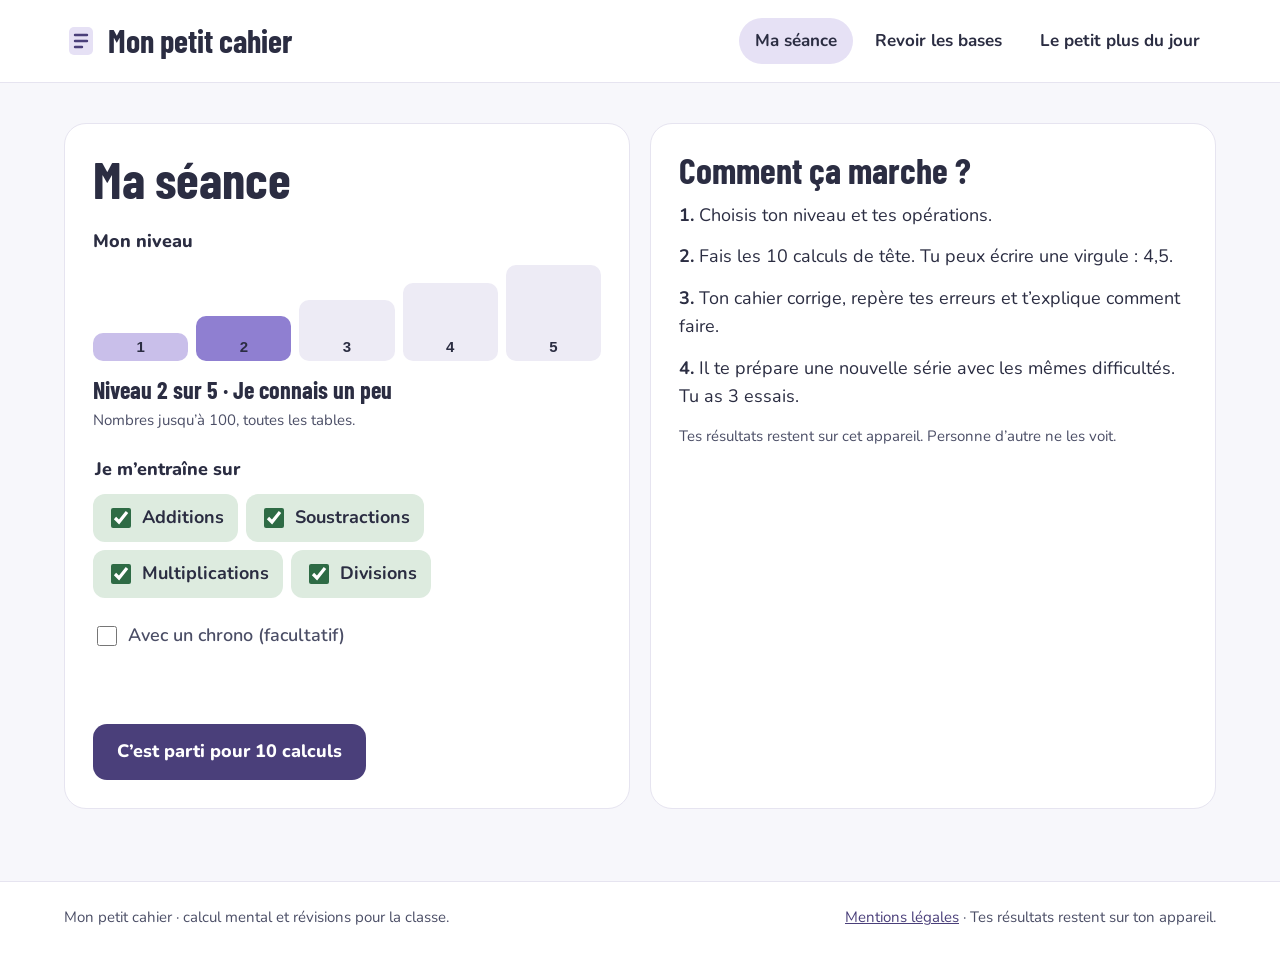
==== entrainement/index.html @ a5ea0465 "Add files via upload" ====
<!DOCTYPE html>
<html lang="fr">
<head>
<meta charset="utf-8">
<meta name="viewport" content="width=device-width, initial-scale=1">
<title>Ma séance · Mon petit cahier</title>
<meta name="description" content="Dix calculs de tête à ton niveau, avec correction et conseils.">
<link rel="icon" href="data:image/svg+xml,%3Csvg xmlns='http://www.w3.org/2000/svg' viewBox='0 0 34 34'%3E%3Crect x='5' y='3' width='24' height='28' rx='5' fill='%23E6E1F5'/%3E%3Cpath d='M11 11h12M11 17h12M11 23h7' stroke='%234A3F7A' stroke-width='2.4' stroke-linecap='round'/%3E%3C/svg%3E">
<link rel="preconnect" href="https://fonts.googleapis.com">
<link rel="preconnect" href="https://fonts.gstatic.com" crossorigin>
<link href="https://fonts.googleapis.com/css2?family=Barlow+Condensed:wght@600;700&family=Nunito:wght@400;600;700;800&display=swap" rel="stylesheet">
<link rel="stylesheet" href="../assets/style.css">
</head>
<body>
<a class="skip" href="#contenu">Aller au contenu</a>
<header class="entete">
  <div class="entete-in">
    <a class="logo" href="../index.html"><svg width="34" height="34" viewBox="0 0 34 34" aria-hidden="true"><rect x="5" y="3" width="24" height="28" rx="5" fill="#E6E1F5"></rect><path d="M11 11h12M11 17h12M11 23h7" stroke="#4A3F7A" stroke-width="2.4" stroke-linecap="round"></path></svg>Mon petit cahier</a>
    <nav class="nav" aria-label="Navigation principale"><a href="../entrainement/index.html" aria-current="page">Ma séance</a><a href="../bases/index.html">Revoir les bases</a><a href="../videos/index.html">Le petit plus du jour</a></nav>
  </div>
</header>
<main id="contenu">
<div class="wrap">
<section id="reglages">
  <div class="rang">
    <form id="form-reglages" class="carte" style="display:flex;flex-direction:column;gap:24px">
      <h1 style="font-size:52px">Ma séance</h1>
      <div>
        <p class="label" id="l-niveau">Mon niveau</p>
        <div class="niveaux" role="group" aria-labelledby="l-niveau"><button type="button" data-niveau="1" aria-pressed="false" aria-label="Niveau 1" style="height:30%"><span>1</span></button><button type="button" data-niveau="2" aria-pressed="false" aria-label="Niveau 2" style="height:47%"><span>2</span></button><button type="button" data-niveau="3" aria-pressed="false" aria-label="Niveau 3" style="height:64%"><span>3</span></button><button type="button" data-niveau="4" aria-pressed="false" aria-label="Niveau 4" style="height:82%"><span>4</span></button><button type="button" data-niveau="5" aria-pressed="false" aria-label="Niveau 5" style="height:100%"><span>5</span></button></div>
        <p class="niv-desc" id="niv-desc"></p>
        <p class="petit" id="niv-detail"></p>
      </div>
      <fieldset style="border:0;padding:0;margin:0">
        <legend class="label">Je m’entraîne sur</legend>
        <div class="ops"><label><input type="checkbox" name="op" value="add" checked> Additions</label><label><input type="checkbox" name="op" value="sub" checked> Soustractions</label><label><input type="checkbox" name="op" value="mul" checked> Multiplications</label><label><input type="checkbox" name="op" value="div" checked> Divisions</label></div>
      </fieldset>
      <label class="case"><input type="checkbox" id="opt-chrono"> Avec un chrono (facultatif)</label>
      <p class="alerte" id="alerte" role="alert"></p>
      <div class="actions"><button class="btn" type="submit">C’est parti pour 10 calculs</button></div>
    </form>
    <div class="carte" style="display:flex;flex-direction:column;gap:14px">
      <h2 style="font-size:36px">Comment ça marche ?</h2>
      <p><b>1.</b> Choisis ton niveau et tes opérations.</p>
      <p><b>2.</b> Fais les 10 calculs de tête. Tu peux écrire une virgule : 4,5.</p>
      <p><b>3.</b> Ton cahier corrige, repère tes erreurs et t’explique comment faire.</p>
      <p><b>4.</b> Il te prépare une nouvelle série avec les mêmes difficultés. Tu as 3 essais.</p>
      <p class="petit">Tes résultats restent sur cet appareil. Personne d’autre ne les voit.</p>
    </div>
  </div>
</section>

<section id="jeu" class="cache carte">
  <div class="jeu">
    <p class="surtitre" id="numero"></p>
    <div class="points" id="points" aria-hidden="true"></div>
    <p class="calcul" id="calcul" aria-live="polite"></p>
    <form id="form-rep" class="reponse" autocomplete="off">
      <label for="rep" class="skip">Ta réponse</label>
      <input id="rep" type="text" inputmode="decimal" placeholder="?">
      <button class="btn" type="submit">Valider</button>
    </form>
    <p class="chrono cache" id="chrono"></p>
    <button class="btn clair" type="button" id="arreter">Arrêter la série</button>
  </div>
</section>

<section id="bilan" class="cache">
  <div class="rang">
    <div class="carte" style="display:flex;flex-direction:column;gap:18px">
      <div style="display:flex;justify-content:space-between;align-items:baseline;flex-wrap:wrap;gap:8px">
        <h1 style="font-size:52px">Mon bilan</h1>
        <p class="score" id="score"></p>
      </div>
      <p class="petit" id="essai"></p>
      <div class="barres" id="barres"></div>
      <details class="detail"><summary>Voir mes 10 calculs</summary><ol id="detail-liste"></ol></details>
    </div>
    <div class="carte" style="display:flex;flex-direction:column;gap:18px">
      <div class="mot" id="mot" aria-live="polite"></div>
      <p class="petit cache" id="fin-essais">Tu as fait tes 3 essais. Relis la fiche tranquillement, puis reviens faire une nouvelle série plus tard.</p>
      <div class="actions">
        <button class="btn" type="button" id="retenter">Je retente</button>
        <button class="btn cache" type="button" id="monter">Essayer le niveau suivant</button>
        <a class="btn clair" id="fiche" href="../bases/operations/index.html">Revoir la fiche</a>
      </div>
      <div class="actions">
        <button class="btn clair" type="button" id="nouvelle">Nouvelle série</button>
        <button class="btn clair" type="button" id="changer">Changer mes réglages</button>
      </div>
    </div>
  </div>
</section>
</div>
</main>
<footer class="pied">
  <div class="wrap">
    <p>Mon petit cahier · calcul mental et révisions pour la classe.</p>
    <p><a href="../mentions-legales/index.html">Mentions légales</a> · Tes résultats restent sur ton appareil.</p>
  </div>
</footer>
<script src="../assets/app.js"></script>
<script src="../assets/calcul.js"></script>
<script src="../assets/entrainement.js"></script>
</body>
</html>
---- assets/style.css ----
/* Mon petit cahier — feuille de style commune */
:root{
  --fond:#F7F7FB; --blanc:#fff; --encre:#2B2D42; --doux:#4B4E66; --trait:#E6E4F0;
  --lavande:#E6E1F5; --lavande-fort:#8F7FD1; --violet:#4A3F7A; --violet-fonce:#2F2757;
  --sauge:#DDEBDF; --vert:#2E6B45; --vert-barre:#7FB38F;
  --ciel:#DCEBF7; --bleu:#1F4E79;
  --peche:#FCEBDF; --brique:#7A3E1D; --rouge:#B42318;
  --rayon:22px;
}
*{box-sizing:border-box}
html{scroll-behavior:smooth}
body{margin:0;background:var(--fond);color:var(--encre);font-family:"Nunito",system-ui,sans-serif;font-size:18px;line-height:1.55}
h1,h2,h3,.titre{font-family:"Barlow Condensed","Arial Narrow",sans-serif;font-weight:700;line-height:1;margin:0}
a{color:var(--violet)} a:hover{color:var(--violet-fonce)}
p{margin:0}
img,iframe{max-width:100%}
.wrap{max-width:1200px;margin:0 auto;padding:0 24px}
.skip{position:absolute;left:-9999px}
.skip:focus{left:16px;top:16px;background:#fff;padding:8px 12px;border-radius:8px;z-index:10}
:focus-visible{outline:3px solid var(--lavande-fort);outline-offset:2px}

/* En-tête */
.entete{background:#fff;border-bottom:1px solid var(--trait)}
.entete-in{display:flex;flex-wrap:wrap;align-items:center;justify-content:space-between;gap:12px;padding:16px 24px;max-width:1200px;margin:0 auto}
.logo{text-decoration:none;color:var(--encre);font-family:"Barlow Condensed",sans-serif;font-weight:700;font-size:32px;display:flex;align-items:center;gap:10px}
.nav{display:flex;flex-wrap:wrap;gap:6px;font-weight:700;font-size:17px}
.nav a{text-decoration:none;color:var(--encre);padding:10px 16px;border-radius:999px}
.nav a[aria-current="page"],.nav a:hover{background:var(--lavande)}

main{padding:40px 0 72px}
.pile{display:flex;flex-direction:column;gap:56px}
.surtitre{font-weight:800;color:var(--violet)}
.chapo{color:var(--doux);max-width:560px}
.carte{background:#fff;border:1px solid var(--trait);border-radius:var(--rayon);padding:28px}
.rang{display:flex;flex-wrap:wrap;gap:20px}
.rang>*{flex:1 1 420px;min-width:0}

/* Boutons */
.btn{display:inline-flex;align-items:center;justify-content:center;gap:8px;font:inherit;font-weight:800;padding:14px 24px;border:0;border-radius:14px;background:var(--violet);color:#fff;text-decoration:none;cursor:pointer;min-height:48px}
.btn:hover{background:var(--violet-fonce);color:#fff}
.btn.clair{background:#fff;color:var(--violet);border:1.5px solid var(--violet)}
.btn.clair:hover{background:var(--lavande);color:var(--violet-fonce)}
.btn:disabled{opacity:.5;cursor:default}
.actions{display:flex;flex-wrap:wrap;gap:10px;align-items:center}

/* Accueil */
.hero{display:flex;flex-wrap:wrap;gap:32px;align-items:stretch}
.hero-texte{flex:1.2 1 460px;display:flex;flex-direction:column;gap:16px;justify-content:center}
.hero h1{font-size:clamp(52px,8vw,80px);line-height:.95}
.derniere{background:var(--sauge);border-radius:14px;padding:12px 16px;font-weight:700;align-self:flex-start}

/* Vidéo */
.video{flex:1 1 380px;min-width:0;display:flex;flex-direction:column;gap:12px;padding:20px}
.video-tete{display:flex;justify-content:space-between;align-items:center;gap:8px;flex-wrap:wrap}
.pastille{font-size:14px;font-weight:800;border-radius:999px;padding:4px 12px;background:var(--ciel);color:var(--bleu)}
.ecran{aspect-ratio:16/9;background:#E9EEF7;border-radius:14px;display:flex;align-items:center;justify-content:center;overflow:hidden;text-decoration:none}
.ecran iframe{width:100%;height:100%;border:0}
.lecture{width:64px;height:64px;border-radius:50%;background:#fff;display:flex;align-items:center;justify-content:center;box-shadow:0 2px 8px rgba(43,45,66,.12)}
.reflexion{background:var(--fond);border-radius:14px;padding:12px 14px;font-size:15px}
.petit{font-size:15px;color:var(--doux)}

/* Chapitres */
.chapitres{display:grid;grid-template-columns:repeat(auto-fill,minmax(250px,1fr));gap:12px}
.chap{text-decoration:none;color:var(--encre);border-radius:18px;padding:16px 18px;display:flex;gap:12px;align-items:baseline}
.chap:hover{color:var(--encre);filter:brightness(.97)}
.chap .num{font-family:"Barlow Condensed",sans-serif;font-weight:700;font-size:32px}
.d-nombres{background:var(--lavande)} .d-nombres .num{color:var(--violet)}
.d-propor{background:var(--sauge)} .d-propor .num{color:var(--vert)}
.d-espace{background:var(--ciel)} .d-espace .num{color:var(--bleu)}
.d-donnees{background:var(--peche)} .d-donnees .num{color:var(--brique)}
.legende{display:flex;flex-wrap:wrap;gap:16px;font-size:15px;color:var(--doux)}
.legende i{width:14px;height:14px;border-radius:4px;display:inline-block;margin-right:6px;vertical-align:-2px}

/* Entraînement */
.niveaux{display:flex;align-items:flex-end;gap:8px;height:96px}
.niveaux button{flex:1;border:0;border-radius:10px;background:#EDEBF5;cursor:pointer;position:relative}
.niveaux button.plein{background:#C9BFEA}
.niveaux button[aria-pressed="true"]{background:var(--lavande-fort)}
.niveaux button span{position:absolute;bottom:6px;left:0;right:0;text-align:center;font-weight:800;color:var(--encre);font-size:15px}
.niv-desc{font-family:"Barlow Condensed",sans-serif;font-weight:700;font-size:24px;margin-top:10px}
.ops{display:flex;flex-wrap:wrap;gap:8px}
.ops label{display:flex;align-items:center;gap:8px;border-radius:12px;padding:10px 14px;font-weight:700;background:#F2F2F6;cursor:pointer}
.ops label:has(input:checked){background:var(--sauge)}
.ops input,.case input{width:20px;height:20px;accent-color:var(--vert)}
.case{display:flex;align-items:center;gap:8px;font-weight:600;color:var(--doux)}
.label{font-weight:800;margin-bottom:10px}
.alerte{color:var(--rouge);font-weight:700;min-height:1.5em}

.jeu{max-width:640px;margin:0 auto;text-align:center;display:flex;flex-direction:column;gap:24px;align-items:center}
.points{display:flex;gap:6px;justify-content:center}
.points i{width:14px;height:14px;border-radius:50%;background:#EDEBF5}
.points i.fait{background:var(--lavande-fort)}
.points i.actuel{background:var(--violet)}
.calcul{font-family:"Barlow Condensed",sans-serif;font-weight:700;font-size:clamp(64px,14vw,120px);line-height:1}
.reponse{display:flex;gap:10px;justify-content:center;flex-wrap:wrap}
.reponse input{font:inherit;font-size:32px;font-weight:800;width:220px;text-align:center;padding:10px 12px;border:2px solid var(--trait);border-radius:14px;background:#fff;color:var(--encre)}
.reponse input:focus{border-color:var(--lavande-fort);outline:none}
.chrono{font-weight:800;color:var(--doux)}

.score{font-family:"Barlow Condensed",sans-serif;font-weight:700;font-size:72px;line-height:1;color:var(--violet)}
.score small{font-size:36px;color:#6E6A8A}
.barres{display:flex;flex-direction:column;gap:10px}
.barre-tete{display:flex;justify-content:space-between;font-weight:700}
.barre{height:10px;border-radius:5px;background:#EDEBF5}
.barre div{height:100%;border-radius:5px;background:var(--vert-barre)}
.mot{background:var(--peche);border-radius:16px;padding:18px;display:flex;flex-direction:column;gap:10px}
.mot h3{font-size:26px;color:var(--brique)}
.mot.bravo{background:var(--sauge)} .mot.bravo h3{color:var(--vert)}
.detail summary{cursor:pointer;font-weight:800}
.detail ol{padding-left:22px;margin:10px 0 0;display:flex;flex-direction:column;gap:4px}
.ok{color:var(--vert);font-weight:800} .ko{color:var(--rouge);font-weight:800}
.barre-txt{text-decoration:line-through;color:var(--doux)}

/* Fiches */
.fil{font-size:15px;color:var(--doux);margin-bottom:12px}
.fiche{display:flex;flex-direction:column;gap:24px;max-width:860px}
.fiche h1{font-size:clamp(44px,7vw,64px)}
.fiche h2{font-size:32px;margin-bottom:10px}
.fiche ul{margin:0;padding-left:22px;display:flex;flex-direction:column;gap:6px}
.exemple{background:var(--fond);border-radius:14px;padding:16px 18px}
.verif{display:flex;flex-direction:column;gap:12px}
.verif-ligne{display:flex;flex-wrap:wrap;align-items:center;gap:10px}
.verif-ligne .q{font-weight:800;min-width:200px}
.verif-ligne input{font:inherit;font-weight:700;width:140px;padding:8px 10px;border:2px solid var(--trait);border-radius:10px}
.verif-ligne .res{font-weight:700}

/* Vidéos */
.semaine{display:grid;grid-template-columns:repeat(auto-fill,minmax(200px,1fr));gap:12px}
.jour{border-radius:18px;padding:16px}
.jour b{display:block;font-family:"Barlow Condensed",sans-serif;font-size:26px}
.liste-videos{display:flex;flex-direction:column;gap:10px;padding:0;margin:0;list-style:none}
.liste-videos li{background:#fff;border:1px solid var(--trait);border-radius:14px;padding:14px 16px;display:flex;flex-wrap:wrap;gap:10px;justify-content:space-between;align-items:center}

.pied{border-top:1px solid var(--trait);background:#fff;padding:24px 0;font-size:15px;color:var(--doux)}
.pied .wrap{display:flex;flex-wrap:wrap;justify-content:space-between;gap:12px}
.cache{display:none !important}

@media (max-width:600px){
  body{font-size:17px}
  .carte{padding:20px}
  main{padding-top:24px}
}
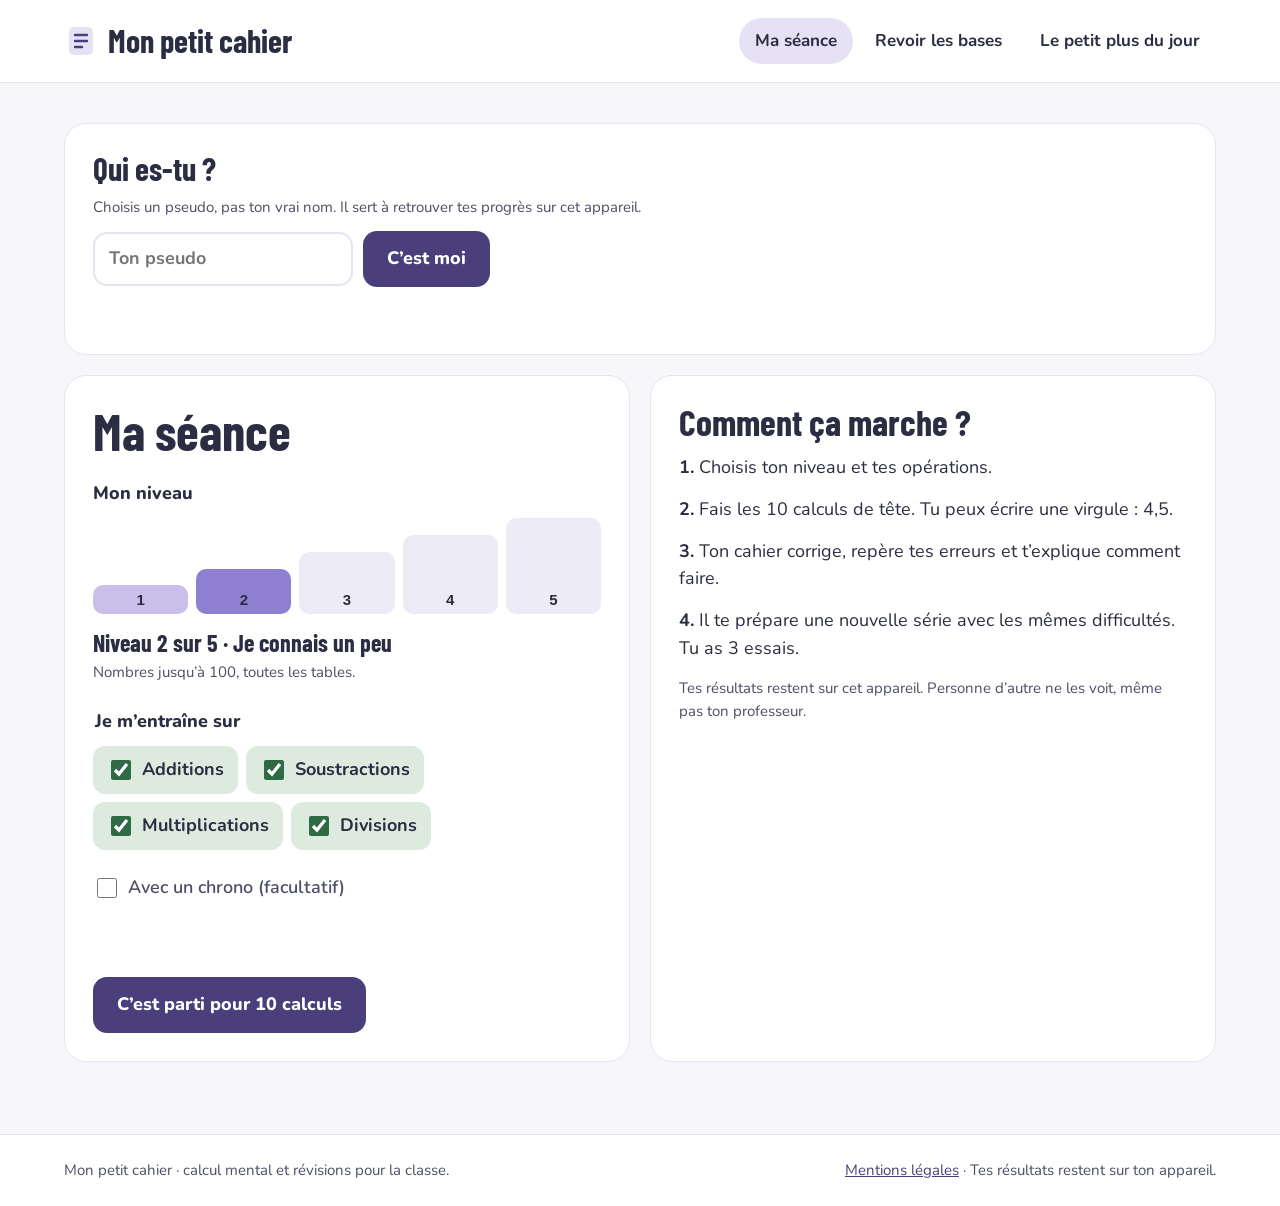
==== commit e8484feb: "Add files via upload" ====
--- a/entrainement/index.html
+++ b/entrainement/index.html
@@ -21,7 +21,35 @@
 </header>
 <main id="contenu">
 <div class="wrap">
-<section id="reglages">
+<section id="reglages" style="display:flex;flex-direction:column;gap:20px">
+  <div class="carte pseudo-carte">
+    <div id="pseudo-choix">
+      <form id="form-pseudo" style="display:flex;flex-direction:column;gap:12px">
+        <label for="pseudo" class="titre" style="font-size:32px">Qui es-tu ?</label>
+        <p class="petit">Choisis un pseudo, pas ton vrai nom. Il sert à retrouver tes progrès sur cet appareil.</p>
+        <div class="actions">
+          <input id="pseudo" type="text" maxlength="20" autocomplete="off" placeholder="Ton pseudo" class="champ">
+          <button class="btn" type="submit">C’est moi</button>
+        </div>
+        <p class="alerte" id="pseudo-alerte" role="alert"></p>
+      </form>
+      <div id="pseudos-zone" class="cache" style="display:flex;flex-direction:column;gap:10px;margin-top:6px">
+        <p class="label" style="margin:0">Déjà venu sur cet appareil ? Choisis ton pseudo :</p>
+        <div class="actions" id="pseudos-existants"></div>
+      </div>
+    </div>
+    <div id="pseudo-actif" class="cache" style="display:flex;flex-wrap:wrap;align-items:center;justify-content:space-between;gap:12px">
+      <p class="titre" style="font-size:32px">Bonjour <span id="pseudo-nom"></span> !</p>
+      <div class="actions">
+        <button class="btn clair" type="button" id="changer-pseudo">Ce n’est pas moi</button>
+        <button class="btn clair" type="button" id="effacer-pseudo">Effacer mon pseudo</button>
+      </div>
+      <div id="confirmer-effacer" class="cache mot" style="flex-basis:100%">
+        <p><b>Effacer ce pseudo et tous ses scores ?</b> On ne pourra pas les retrouver.</p>
+        <div class="actions"><button class="btn" type="button" id="effacer-oui">Oui, effacer</button><button class="btn clair" type="button" id="effacer-non">Non, garder</button></div>
+      </div>
+    </div>
+  </div>
   <div class="rang">
     <form id="form-reglages" class="carte" style="display:flex;flex-direction:column;gap:24px">
       <h1 style="font-size:52px">Ma séance</h1>
@@ -45,9 +73,34 @@
       <p><b>2.</b> Fais les 10 calculs de tête. Tu peux écrire une virgule : 4,5.</p>
       <p><b>3.</b> Ton cahier corrige, repère tes erreurs et t’explique comment faire.</p>
       <p><b>4.</b> Il te prépare une nouvelle série avec les mêmes difficultés. Tu as 3 essais.</p>
-      <p class="petit">Tes résultats restent sur cet appareil. Personne d’autre ne les voit.</p>
+      <p class="petit">Tes résultats restent sur cet appareil. Personne d’autre ne les voit, même pas ton professeur.</p>
     </div>
   </div>
+  <section id="progres" class="carte cache" aria-labelledby="progres-titre" style="display:flex;flex-direction:column;gap:22px">
+    <h2 id="progres-titre" style="font-size:40px">Mes progrès</h2>
+    <p id="progres-vide" class="petit">Fais ta première séance : tes progrès apparaîtront ici.</p>
+    <div id="progres-plein" style="display:flex;flex-direction:column;gap:24px">
+      <div class="tuiles">
+        <div class="tuile"><span class="petit">Séances faites</span><b id="st-seances"></b></div>
+        <div class="tuile"><span class="petit">Jours d’entraînement</span><b id="st-jours"></b></div>
+        <div class="tuile"><span class="petit">Jours d’affilée</span><b id="st-serie"></b></div>
+      </div>
+      <div class="rang">
+        <div>
+          <p class="label">Mes 10 dernières séances</p>
+          <div class="graph" id="dernieres" role="img"></div>
+        </div>
+        <div>
+          <p class="label">Réussite par opération</p>
+          <div class="barres" id="progres-ops"></div>
+        </div>
+      </div>
+      <div>
+        <p class="label">Mon meilleur score à chaque niveau</p>
+        <div class="tuiles cinq" id="meilleurs"></div>
+      </div>
+    </div>
+  </section>
 </section>
 
 <section id="jeu" class="cache carte">
@@ -87,6 +140,7 @@
       <div class="actions">
         <button class="btn clair" type="button" id="nouvelle">Nouvelle série</button>
         <button class="btn clair" type="button" id="changer">Changer mes réglages</button>
+        <button class="btn clair" type="button" id="voir-progres">Voir mes progrès</button>
       </div>
     </div>
   </div>
--- a/assets/style.css
+++ b/assets/style.css
@@ -111,6 +111,21 @@
 .ok{color:var(--vert);font-weight:800} .ko{color:var(--rouge);font-weight:800}
 .barre-txt{text-decoration:line-through;color:var(--doux)}
 
+/* Pseudo et progrès */
+.champ{font:inherit;font-size:18px;font-weight:700;padding:11px 14px;border:2px solid var(--trait);border-radius:14px;min-width:0;width:260px;max-width:100%;color:var(--encre)}
+.champ:focus{border-color:var(--lavande-fort);outline:none}
+.tuiles{display:grid;grid-template-columns:repeat(auto-fit,minmax(160px,1fr));gap:10px}
+.tuiles.cinq{grid-template-columns:repeat(auto-fit,minmax(110px,1fr))}
+.tuile{background:var(--fond);border-radius:16px;padding:14px 16px;display:flex;flex-direction:column;gap:2px}
+.tuile b{font-family:"Barlow Condensed",sans-serif;font-size:36px;line-height:1.05;color:var(--violet)}
+.tuile.parfait{background:var(--sauge)} .tuile.parfait b{color:var(--vert)}
+.graph{display:flex;align-items:flex-end;gap:8px;height:170px;padding-top:4px}
+.col{flex:1;height:100%;display:flex;flex-direction:column;align-items:center;gap:4px;min-width:0}
+.col-zone{flex:1;width:100%;display:flex;align-items:flex-end;justify-content:center;min-height:0}
+.col-barre{width:100%;max-width:44px;border-radius:8px 8px 4px 4px;background:var(--lavande-fort)}
+.col-val{font-weight:800;font-size:15px}
+.col-niv{font-size:13px;color:var(--doux)}
+
 /* Fiches */
 .fil{font-size:15px;color:var(--doux);margin-bottom:12px}
 .fiche{display:flex;flex-direction:column;gap:24px;max-width:860px}
